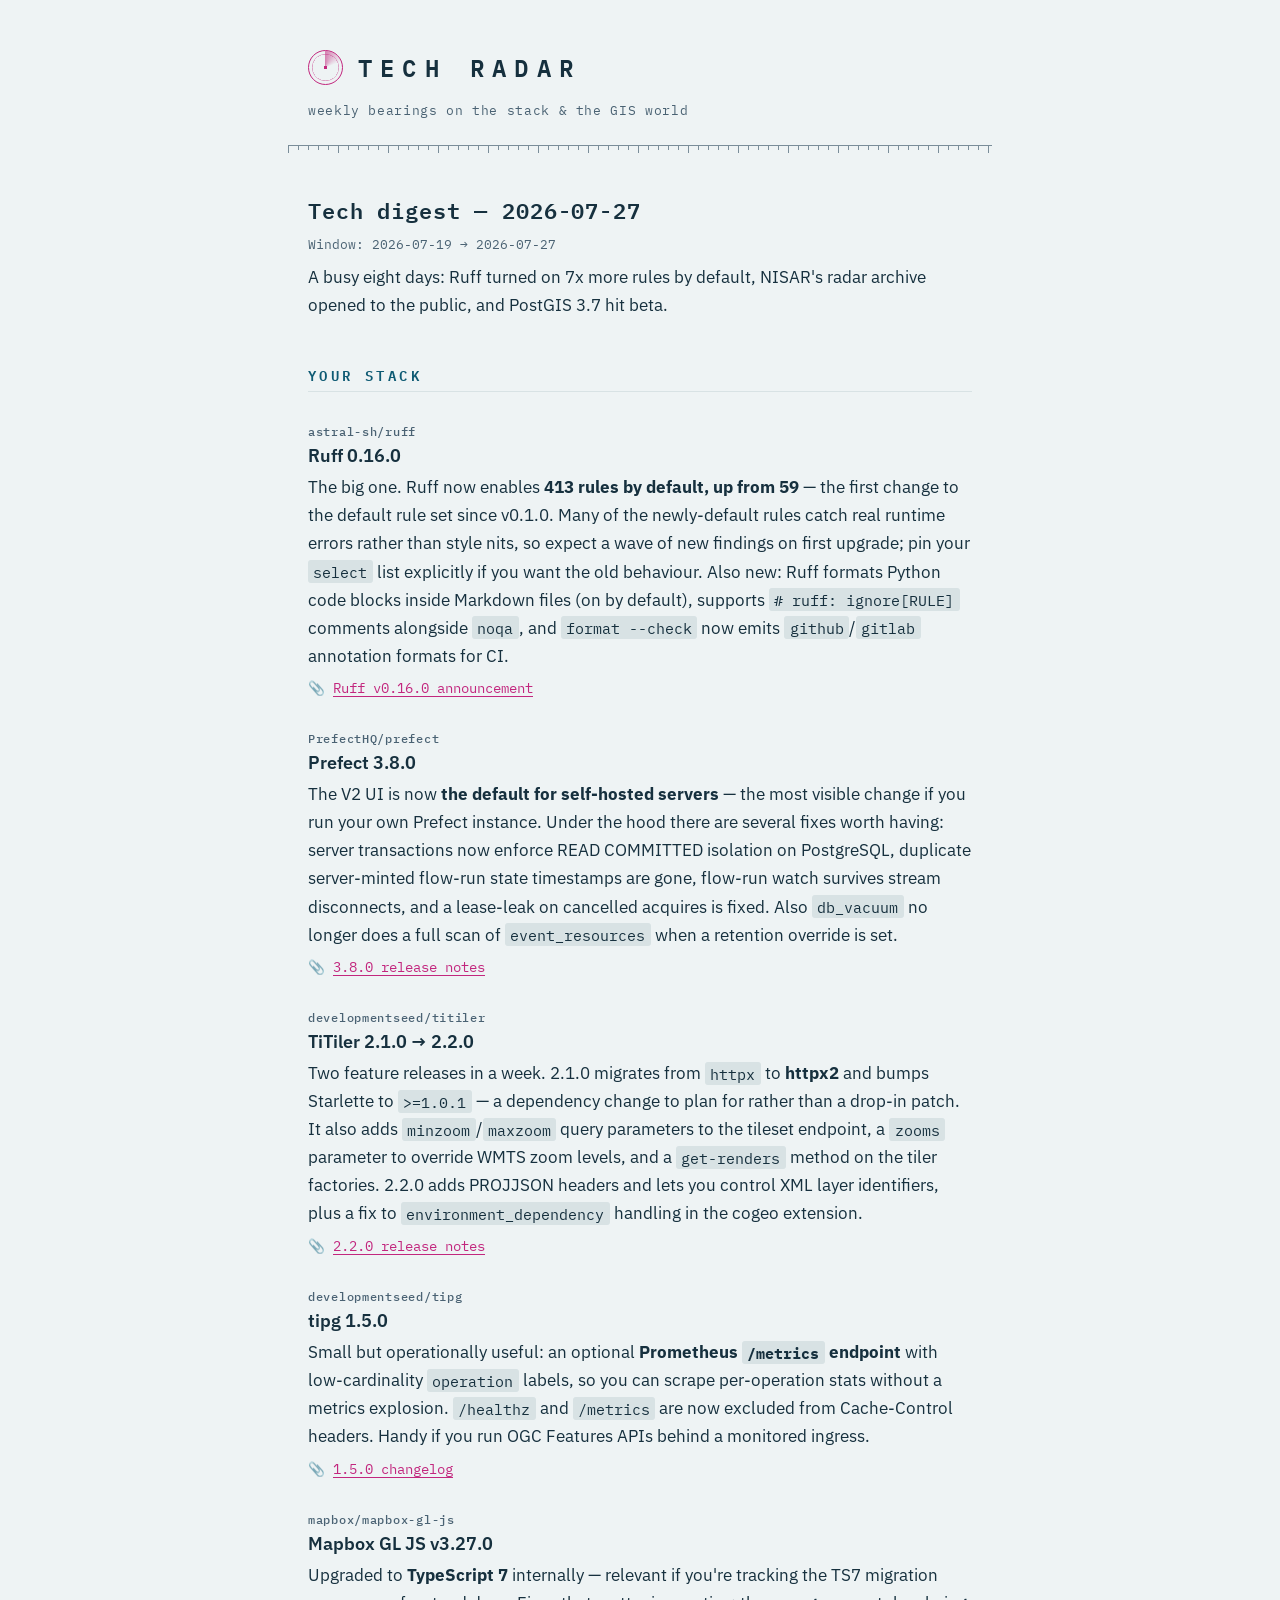
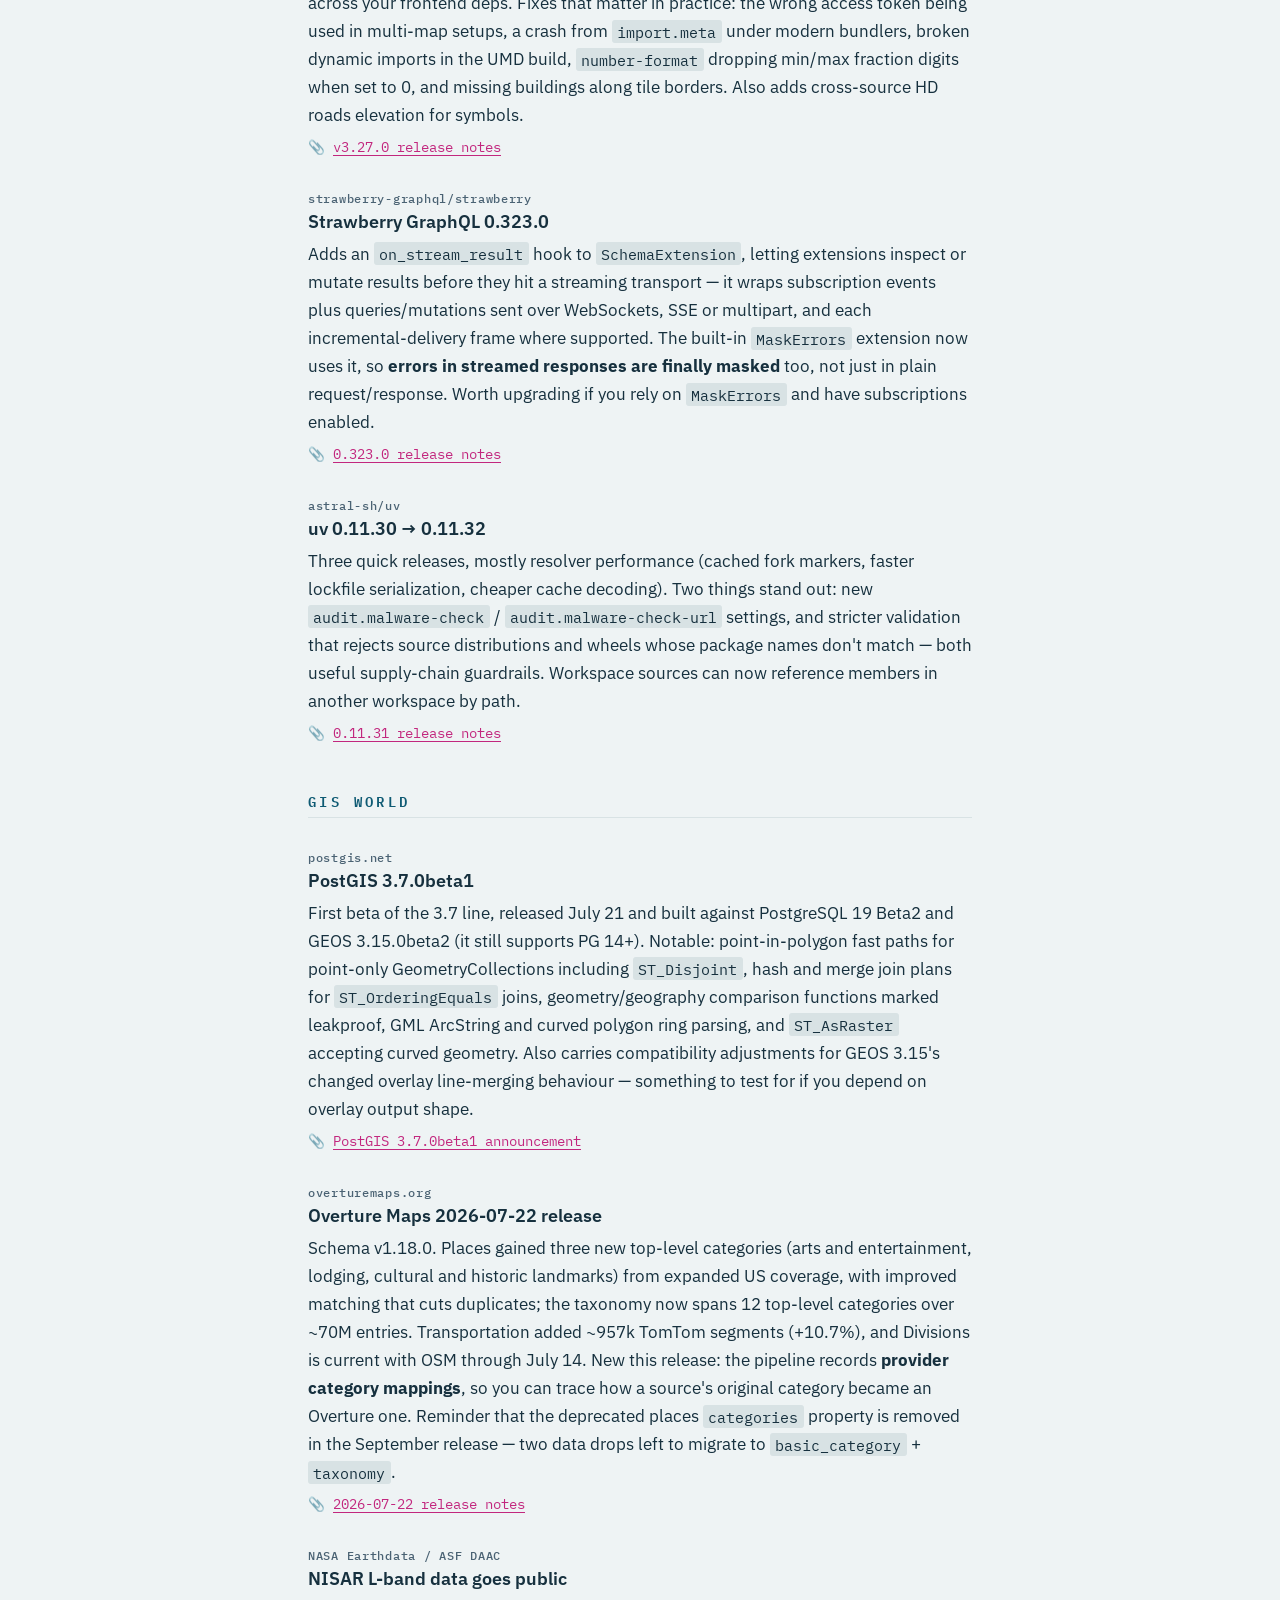
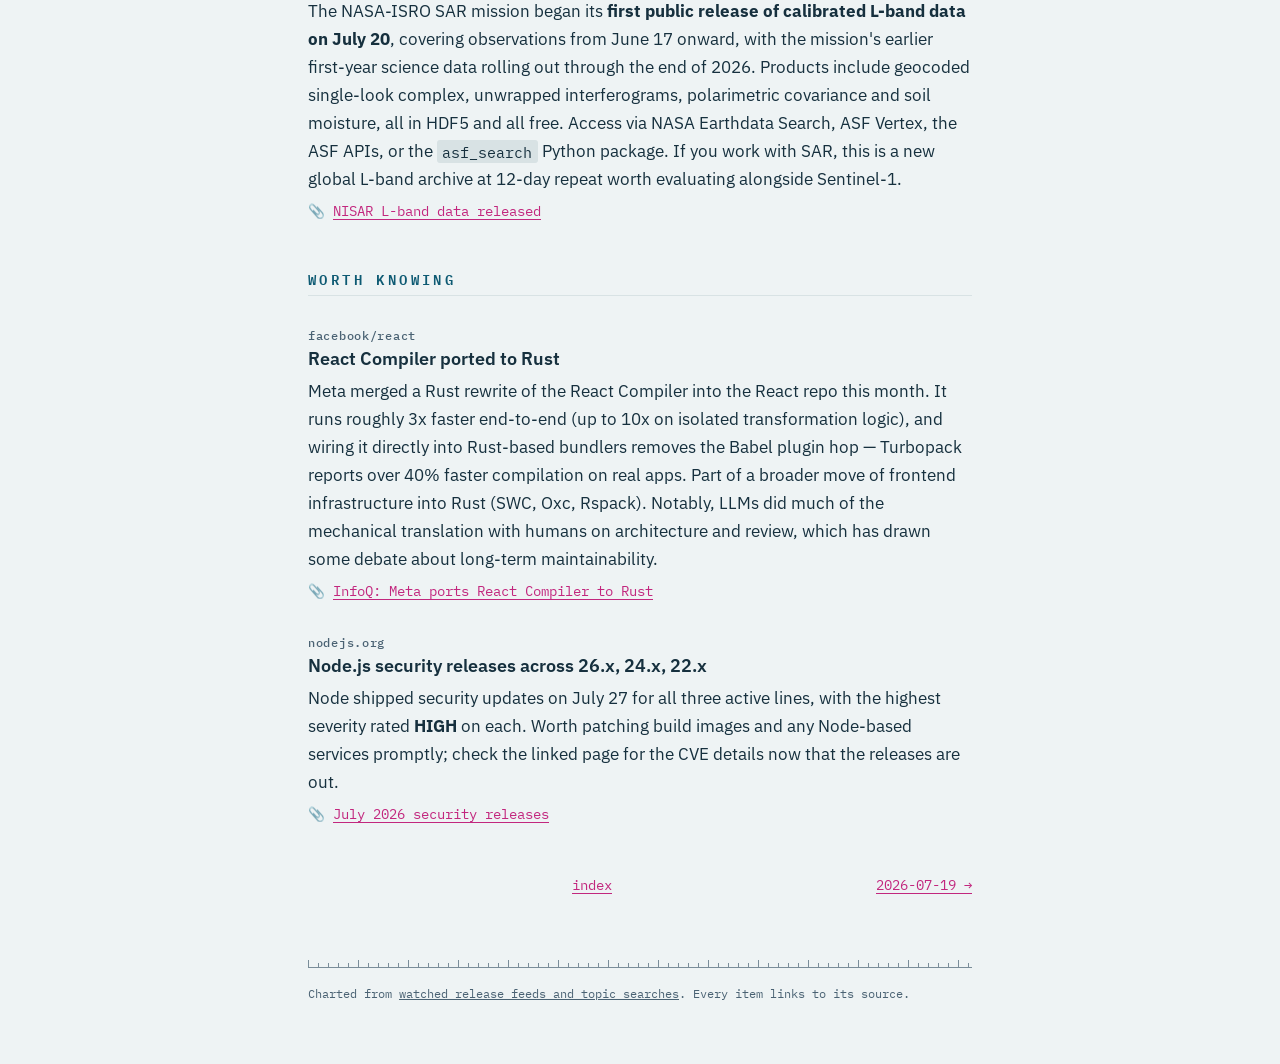
==== docs/2026-07-27.html @ e788a4e0 "Tech radar: 2026-07-27 digest Co-Authored-By: Claude Opus 5 <noreply@anthropic.com>" ====
<!DOCTYPE html>
<html lang="en">
<head>
<meta charset="utf-8">
<meta name="viewport" content="width=device-width, initial-scale=1">
<title>Tech Radar — 2026-07-27</title>
<meta name="description" content="Personal tech-update digests: GIS, data pipelines, orchestration, web stacks.">
<link rel="preconnect" href="https://fonts.googleapis.com">
<link rel="preconnect" href="https://fonts.gstatic.com" crossorigin>
<link href="https://fonts.googleapis.com/css2?family=IBM+Plex+Mono:wght@400;500;600&family=IBM+Plex+Sans:ital,wght@0,400;0,600;1,400&display=swap" rel="stylesheet">
<link rel="stylesheet" href="style.css">
<link rel="icon" href="data:image/svg+xml,<svg xmlns='http://www.w3.org/2000/svg' viewBox='0 0 16 16'><circle cx='8' cy='8' r='7' fill='none' stroke='%23C2277E' stroke-width='1.5'/><circle cx='8' cy='8' r='1.5' fill='%23C2277E'/><path d='M8 8 L14 4' stroke='%23C2277E' stroke-width='1.5'/></svg>">
</head>
<body>
<header class="masthead">
  <a class="brand" href="index.html">
    <span class="scope" aria-hidden="true"></span>
    <span class="brand-text">Tech Radar</span>
  </a>
  <p class="tagline">weekly bearings on the stack &amp; the GIS world</p>
</header>
<div class="ticks" aria-hidden="true"></div>
<main>
<article class="digest"><div class="digest-head"><h1>Tech digest — 2026-07-27</h1><p class="window">Window: 2026-07-19 → 2026-07-27</p></div>
<p>A busy eight days: Ruff turned on 7x more rules by default, NISAR's radar archive opened to the public, and PostGIS 3.7 hit beta.</p>
<h2>Your stack</h2>
<h3><span class="src">astral-sh/ruff</span>Ruff 0.16.0</h3>
<p>The big one. Ruff now enables <strong>413 rules by default, up from 59</strong> — the first change to the default rule set since v0.1.0. Many of the newly-default rules catch real runtime errors rather than style nits, so expect a wave of new findings on first upgrade; pin your <code>select</code> list explicitly if you want the old behaviour. Also new: Ruff formats Python code blocks inside Markdown files (on by default), supports <code># ruff: ignore[RULE]</code> comments alongside <code>noqa</code>, and <code>format --check</code> now emits <code>github</code>/<code>gitlab</code> annotation formats for CI.</p>
<p class="source">📎 <a href="https://astral.sh/blog/ruff-v0.16.0">Ruff v0.16.0 announcement</a></p>
<h3><span class="src">PrefectHQ/prefect</span>Prefect 3.8.0</h3>
<p>The V2 UI is now <strong>the default for self-hosted servers</strong> — the most visible change if you run your own Prefect instance. Under the hood there are several fixes worth having: server transactions now enforce READ COMMITTED isolation on PostgreSQL, duplicate server-minted flow-run state timestamps are gone, flow-run watch survives stream disconnects, and a lease-leak on cancelled acquires is fixed. Also <code>db_vacuum</code> no longer does a full scan of <code>event_resources</code> when a retention override is set.</p>
<p class="source">📎 <a href="https://github.com/PrefectHQ/prefect/releases/tag/3.8.0">3.8.0 release notes</a></p>
<h3><span class="src">developmentseed/titiler</span>TiTiler 2.1.0 → 2.2.0</h3>
<p>Two feature releases in a week. 2.1.0 migrates from <code>httpx</code> to <strong>httpx2</strong> and bumps Starlette to <code>&gt;=1.0.1</code> — a dependency change to plan for rather than a drop-in patch. It also adds <code>minzoom</code>/<code>maxzoom</code> query parameters to the tileset endpoint, a <code>zooms</code> parameter to override WMTS zoom levels, and a <code>get-renders</code> method on the tiler factories. 2.2.0 adds PROJJSON headers and lets you control XML layer identifiers, plus a fix to <code>environment_dependency</code> handling in the cogeo extension.</p>
<p class="source">📎 <a href="https://github.com/developmentseed/titiler/releases/tag/2.2.0">2.2.0 release notes</a></p>
<h3><span class="src">developmentseed/tipg</span>tipg 1.5.0</h3>
<p>Small but operationally useful: an optional <strong>Prometheus <code>/metrics</code> endpoint</strong> with low-cardinality <code>operation</code> labels, so you can scrape per-operation stats without a metrics explosion. <code>/healthz</code> and <code>/metrics</code> are now excluded from Cache-Control headers. Handy if you run OGC Features APIs behind a monitored ingress.</p>
<p class="source">📎 <a href="https://github.com/developmentseed/tipg/blob/main/CHANGES.md">1.5.0 changelog</a></p>
<h3><span class="src">mapbox/mapbox-gl-js</span>Mapbox GL JS v3.27.0</h3>
<p>Upgraded to <strong>TypeScript 7</strong> internally — relevant if you're tracking the TS7 migration across your frontend deps. Fixes that matter in practice: the wrong access token being used in multi-map setups, a crash from <code>import.meta</code> under modern bundlers, broken dynamic imports in the UMD build, <code>number-format</code> dropping min/max fraction digits when set to 0, and missing buildings along tile borders. Also adds cross-source HD roads elevation for symbols.</p>
<p class="source">📎 <a href="https://github.com/mapbox/mapbox-gl-js/releases/tag/v3.27.0">v3.27.0 release notes</a></p>
<h3><span class="src">strawberry-graphql/strawberry</span>Strawberry GraphQL 0.323.0</h3>
<p>Adds an <code>on_stream_result</code> hook to <code>SchemaExtension</code>, letting extensions inspect or mutate results before they hit a streaming transport — it wraps subscription events plus queries/mutations sent over WebSockets, SSE or multipart, and each incremental-delivery frame where supported. The built-in <code>MaskErrors</code> extension now uses it, so <strong>errors in streamed responses are finally masked</strong> too, not just in plain request/response. Worth upgrading if you rely on <code>MaskErrors</code> and have subscriptions enabled.</p>
<p class="source">📎 <a href="https://github.com/strawberry-graphql/strawberry/releases/tag/0.323.0">0.323.0 release notes</a></p>
<h3><span class="src">astral-sh/uv</span>uv 0.11.30 → 0.11.32</h3>
<p>Three quick releases, mostly resolver performance (cached fork markers, faster lockfile serialization, cheaper cache decoding). Two things stand out: new <code>audit.malware-check</code> / <code>audit.malware-check-url</code> settings, and stricter validation that rejects source distributions and wheels whose package names don't match — both useful supply-chain guardrails. Workspace sources can now reference members in another workspace by path.</p>
<p class="source">📎 <a href="https://github.com/astral-sh/uv/releases/tag/0.11.31">0.11.31 release notes</a></p>
<h2>GIS world</h2>
<h3><span class="src">postgis.net</span>PostGIS 3.7.0beta1</h3>
<p>First beta of the 3.7 line, released July 21 and built against PostgreSQL 19 Beta2 and GEOS 3.15.0beta2 (it still supports PG 14+). Notable: point-in-polygon fast paths for point-only GeometryCollections including <code>ST_Disjoint</code>, hash and merge join plans for <code>ST_OrderingEquals</code> joins, geometry/geography comparison functions marked leakproof, GML ArcString and curved polygon ring parsing, and <code>ST_AsRaster</code> accepting curved geometry. Also carries compatibility adjustments for GEOS 3.15's changed overlay line-merging behaviour — something to test for if you depend on overlay output shape.</p>
<p class="source">📎 <a href="https://postgis.net/2026/07/PostGIS-3.7.0beta1/">PostGIS 3.7.0beta1 announcement</a></p>
<h3><span class="src">overturemaps.org</span>Overture Maps 2026-07-22 release</h3>
<p>Schema v1.18.0. Places gained three new top-level categories (arts and entertainment, lodging, cultural and historic landmarks) from expanded US coverage, with improved matching that cuts duplicates; the taxonomy now spans 12 top-level categories over ~70M entries. Transportation added ~957k TomTom segments (+10.7%), and Divisions is current with OSM through July 14. New this release: the pipeline records <strong>provider category mappings</strong>, so you can trace how a source's original category became an Overture one. Reminder that the deprecated places <code>categories</code> property is removed in the September release — two data drops left to migrate to <code>basic_category</code> + <code>taxonomy</code>.</p>
<p class="source">📎 <a href="https://docs.overturemaps.org/blog/2026/07/22/release-notes/">2026-07-22 release notes</a></p>
<h3><span class="src">NASA Earthdata / ASF DAAC</span>NISAR L-band data goes public</h3>
<p>The NASA-ISRO SAR mission began its <strong>first public release of calibrated L-band data on July 20</strong>, covering observations from June 17 onward, with the mission's earlier first-year science data rolling out through the end of 2026. Products include geocoded single-look complex, unwrapped interferograms, polarimetric covariance and soil moisture, all in HDF5 and all free. Access via NASA Earthdata Search, ASF Vertex, the ASF APIs, or the <code>asf_search</code> Python package. If you work with SAR, this is a new global L-band archive at 12-day repeat worth evaluating alongside Sentinel-1.</p>
<p class="source">📎 <a href="https://www.earthdata.nasa.gov/news/nisar-l-band-data-released-expanding-record-surface-changes">NISAR L-band data released</a></p>
<h2>Worth knowing</h2>
<h3><span class="src">facebook/react</span>React Compiler ported to Rust</h3>
<p>Meta merged a Rust rewrite of the React Compiler into the React repo this month. It runs roughly 3x faster end-to-end (up to 10x on isolated transformation logic), and wiring it directly into Rust-based bundlers removes the Babel plugin hop — Turbopack reports over 40% faster compilation on real apps. Part of a broader move of frontend infrastructure into Rust (SWC, Oxc, Rspack). Notably, LLMs did much of the mechanical translation with humans on architecture and review, which has drawn some debate about long-term maintainability.</p>
<p class="source">📎 <a href="https://www.infoq.com/news/2026/07/meta-react-compiler-rust/">InfoQ: Meta ports React Compiler to Rust</a></p>
<h3><span class="src">nodejs.org</span>Node.js security releases across 26.x, 24.x, 22.x</h3>
<p>Node shipped security updates on July 27 for all three active lines, with the highest severity rated <strong>HIGH</strong> on each. Worth patching build images and any Node-based services promptly; check the linked page for the CVE details now that the releases are out.</p>
<p class="source">📎 <a href="https://nodejs.org/en/blog/vulnerability/july-2026-security-releases">July 2026 security releases</a></p></article><nav class="pagenav"><span></span><a href="index.html">index</a><a href="2026-07-19.html">2026-07-19 →</a></nav>
</main>
<footer class="colophon">
  <div class="ticks" aria-hidden="true"></div>
  <p>Charted from <a href="https://github.com/GreatTyrion/tech-radar">watched release feeds and topic searches</a>. Every item links to its source.</p>
</footer>
</body>
</html>
---- docs/style.css ----
/* tech-radar — chart-room theme. Light = chart paper, dark = night bridge. */
:root {
  --paper: #EEF3F4;
  --ink: #16303E;
  --ink-soft: #4A6273;
  --magenta: #C2277E;
  --shoal: #D8E2E4;      /* rules, tick strip */
  --deep: #0E5A73;       /* secondary accent: section marks */
  color-scheme: light dark;
}
@media (prefers-color-scheme: dark) {
  :root {
    --paper: #0D1B24;
    --ink: #C9D6DC;
    --ink-soft: #7E96A3;
    --magenta: #E876B4;
    --shoal: #223844;
    --deep: #5FA8BF;
  }
}

* { box-sizing: border-box; }
html { -webkit-text-size-adjust: 100%; }
body {
  margin: 0;
  background: var(--paper);
  color: var(--ink);
  font-family: "IBM Plex Sans", "Helvetica Neue", Arial, sans-serif;
  font-size: 1.0625rem;
  line-height: 1.65;
}
main, .masthead, .colophon { max-width: 44rem; margin-inline: auto; padding-inline: 1.25rem; }
main { padding-block: 2.5rem 4rem; }

/* ── Masthead: chart title block ─────────────────────────── */
.masthead { padding-top: 3rem; padding-bottom: 1.25rem; }
.brand {
  display: inline-flex; align-items: center; gap: 0.9rem;
  text-decoration: none; color: inherit;
}
.brand-text {
  font-family: "IBM Plex Mono", ui-monospace, monospace;
  font-weight: 600;
  font-size: 1.5rem;
  letter-spacing: 0.35em;
  text-transform: uppercase;
}
.tagline {
  margin: 0.4rem 0 0;
  font-family: "IBM Plex Mono", ui-monospace, monospace;
  font-size: 0.8rem;
  color: var(--ink-soft);
  letter-spacing: 0.05em;
}

/* radar scope: rings + rotating sweep */
.scope {
  width: 2.2rem; height: 2.2rem; border-radius: 50%;
  flex: none;
  border: 1.5px solid var(--magenta);
  background:
    radial-gradient(circle, var(--magenta) 7%, transparent 8%),
    radial-gradient(circle, transparent 55%, color-mix(in srgb, var(--magenta) 45%, transparent) 56%, transparent 60%);
  position: relative;
  overflow: hidden;
}
.scope::after {
  content: "";
  position: absolute; inset: 0;
  background: conic-gradient(from 0deg, color-mix(in srgb, var(--magenta) 55%, transparent), transparent 70deg, transparent);
  animation: sweep 6s linear infinite;
}
@keyframes sweep { to { transform: rotate(360deg); } }
@media (prefers-reduced-motion: reduce) {
  .scope::after { animation: none; }
}

/* ── Tick ruler: chart-border latitude ticks ─────────────── */
.ticks {
  max-width: 44rem; margin-inline: auto; height: 8px;
  margin-top: 0.25rem;
  border-top: 1px solid var(--ink-soft);
  background:
    repeating-linear-gradient(90deg,
      var(--ink-soft) 0 1px, transparent 1px 10px),
    repeating-linear-gradient(90deg,
      var(--ink-soft) 0 1px, transparent 1px 50px);
  background-size: 100% 4px, 100% 8px;
  background-repeat: no-repeat;
  opacity: 0.7;
}

/* ── Digest header ───────────────────────────────────────── */
.digest-head { margin-bottom: 0.5rem; }
.digest-head h1 {
  font-family: "IBM Plex Mono", ui-monospace, monospace;
  font-size: 1.35rem; font-weight: 600;
  letter-spacing: 0.04em;
  margin: 0 0 0.2rem;
}
.window {
  font-family: "IBM Plex Mono", ui-monospace, monospace;
  font-size: 0.8rem; color: var(--ink-soft); margin: 0;
}

/* ── Digest body (markdown output) ───────────────────────── */
.digest h2 {
  font-family: "IBM Plex Mono", ui-monospace, monospace;
  font-size: 0.85rem; font-weight: 600;
  letter-spacing: 0.25em; text-transform: uppercase;
  color: var(--deep);
  margin: 2.8rem 0 0.4rem;
  padding-bottom: 0.3rem;
  border-bottom: 1px solid var(--shoal);
}
.digest h3 {
  font-size: 1.15rem; font-weight: 600;
  line-height: 1.35;
  margin: 2rem 0 0.3rem;
}
.digest h3 .src {
  display: block;
  font-family: "IBM Plex Mono", ui-monospace, monospace;
  font-size: 0.75rem; font-weight: 500;
  letter-spacing: 0.06em;
  color: var(--ink-soft);
  margin-bottom: 0.15rem;
}
.digest p { margin: 0.35rem 0 0; }
.digest a { color: var(--magenta); text-decoration-thickness: 1px; text-underline-offset: 3px; }
.digest a:hover { text-decoration-thickness: 2px; }
.digest p.source {
  font-family: "IBM Plex Mono", ui-monospace, monospace;
  font-size: 0.85rem;
  margin-top: 0.45rem;
}
.digest hr { border: 0; border-top: 1px solid var(--shoal); margin: 2.8rem 0 1rem; }
.digest hr + p, .digest .quiet {
  font-family: "IBM Plex Mono", ui-monospace, monospace;
  font-size: 0.8rem; color: var(--ink-soft);
}
.digest code {
  font-family: "IBM Plex Mono", ui-monospace, monospace;
  font-size: 0.9em;
  background: var(--shoal);
  padding: 0.1em 0.35em; border-radius: 3px;
}

/* ── Archive ─────────────────────────────────────────────── */
.archive h2 {
  font-family: "IBM Plex Mono", ui-monospace, monospace;
  font-size: 0.85rem; font-weight: 600;
  letter-spacing: 0.25em; text-transform: uppercase;
  color: var(--deep);
  margin: 3.5rem 0 0.6rem;
  padding-bottom: 0.3rem;
  border-bottom: 1px solid var(--shoal);
}
.archive ul { list-style: none; padding: 0; margin: 0; }
.archive li { margin: 0.55rem 0; }
.archive .d {
  font-family: "IBM Plex Mono", ui-monospace, monospace;
  font-size: 0.85rem;
  margin-right: 0.75rem;
}
.archive a { color: var(--magenta); text-decoration-thickness: 1px; text-underline-offset: 3px; }
.archive .hl { color: var(--ink-soft); font-size: 0.95rem; }

/* ── Per-digest page nav ─────────────────────────────────── */
.pagenav {
  display: flex; justify-content: space-between; gap: 1rem;
  font-family: "IBM Plex Mono", ui-monospace, monospace;
  font-size: 0.85rem;
  margin-top: 3rem;
}
.pagenav a { color: var(--magenta); text-decoration-thickness: 1px; text-underline-offset: 3px; }

/* ── Colophon ────────────────────────────────────────────── */
.colophon { padding-block: 0 3rem; }
.colophon .ticks { transform: scaleY(-1); margin: 0 0 1rem; padding-inline: 0; }
.colophon p {
  font-family: "IBM Plex Mono", ui-monospace, monospace;
  font-size: 0.75rem; color: var(--ink-soft);
}
.colophon a { color: inherit; }

:focus-visible { outline: 2px solid var(--magenta); outline-offset: 3px; }

@media (max-width: 480px) {
  .brand-text { font-size: 1.15rem; letter-spacing: 0.25em; }
  body { font-size: 1rem; }
}
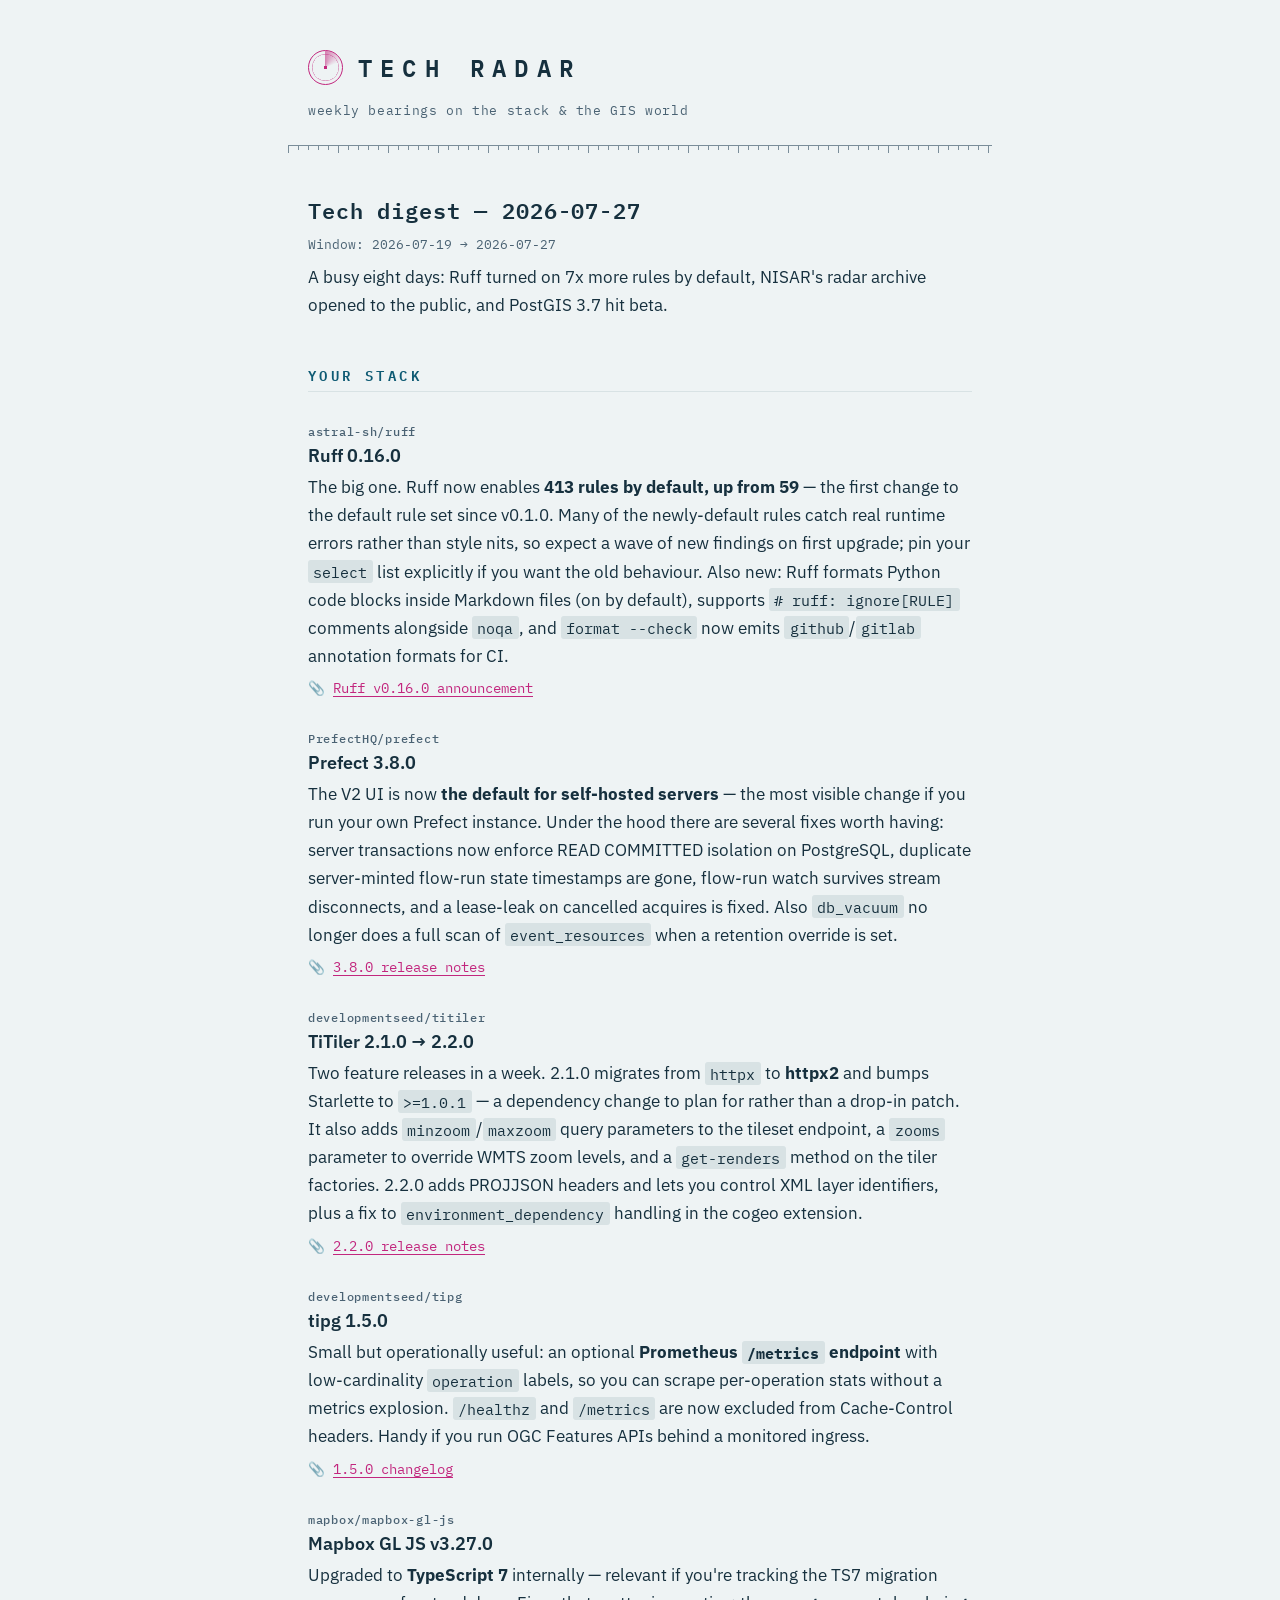
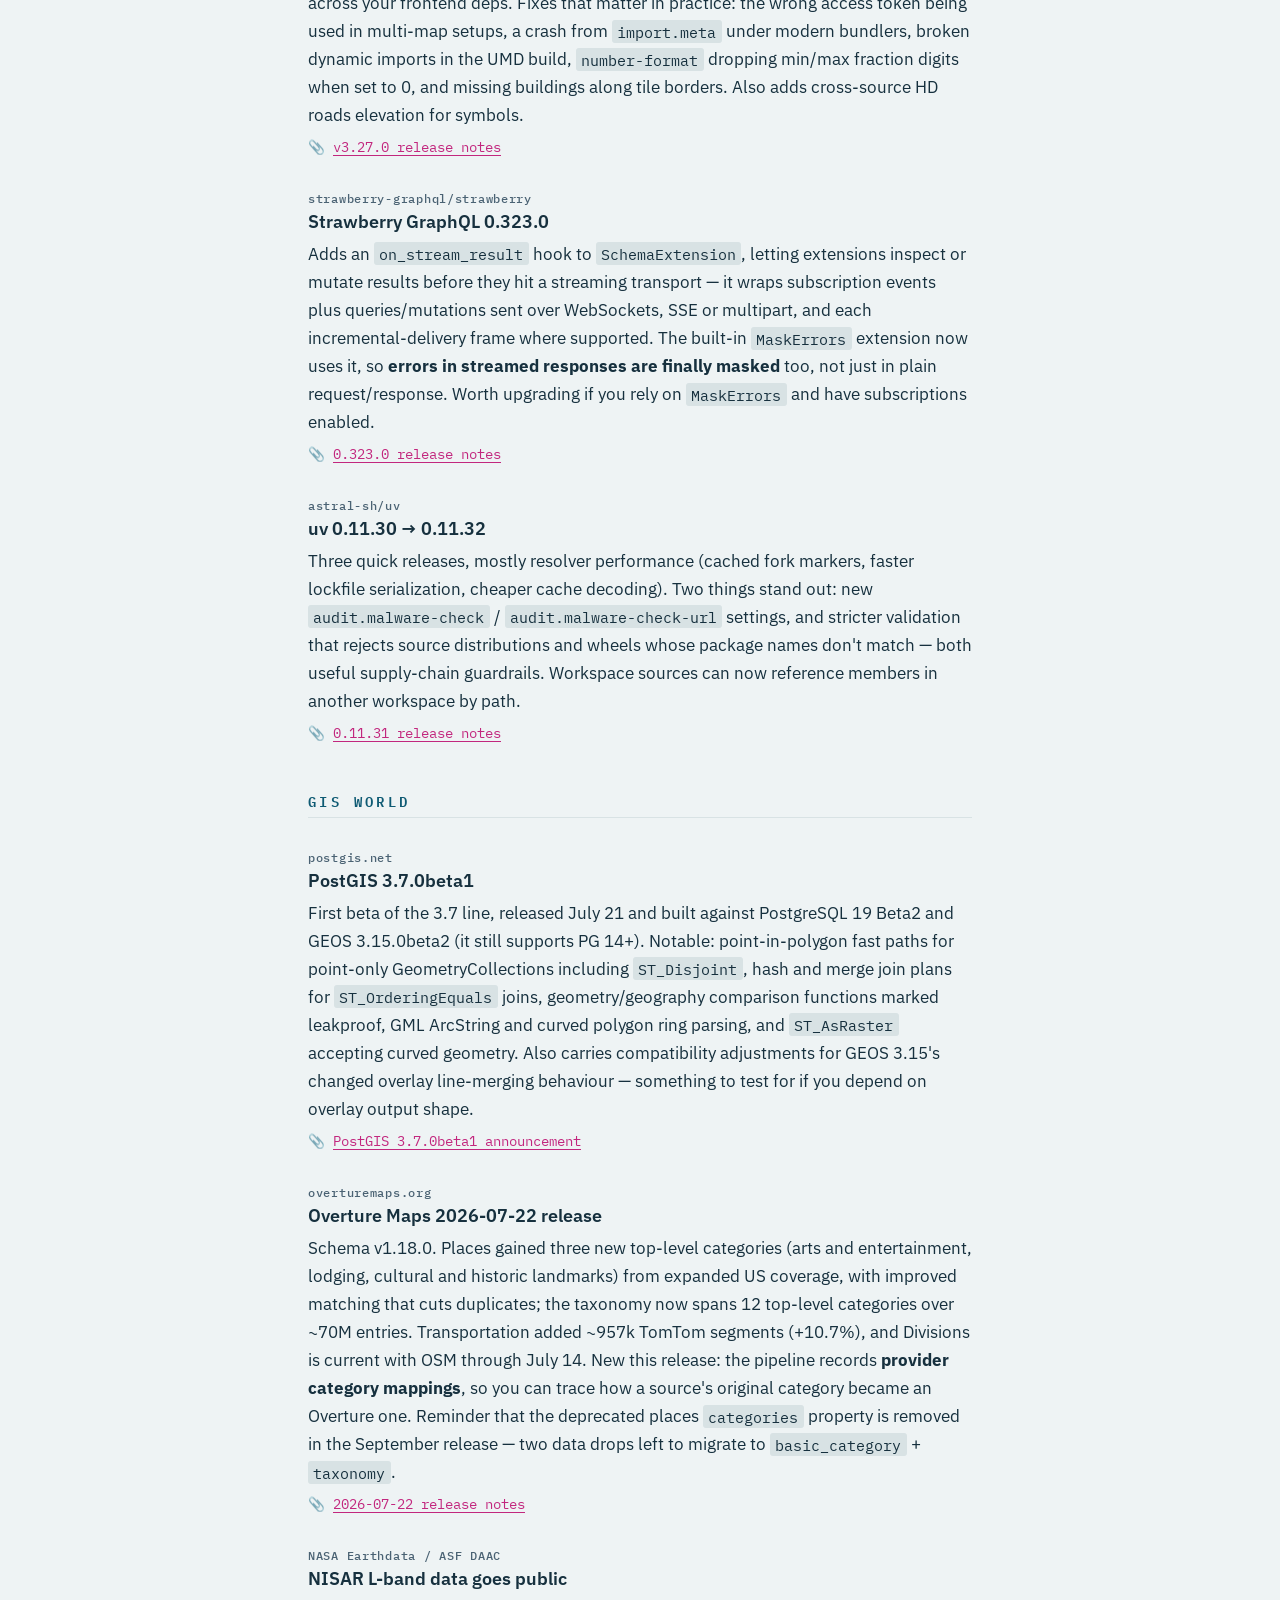
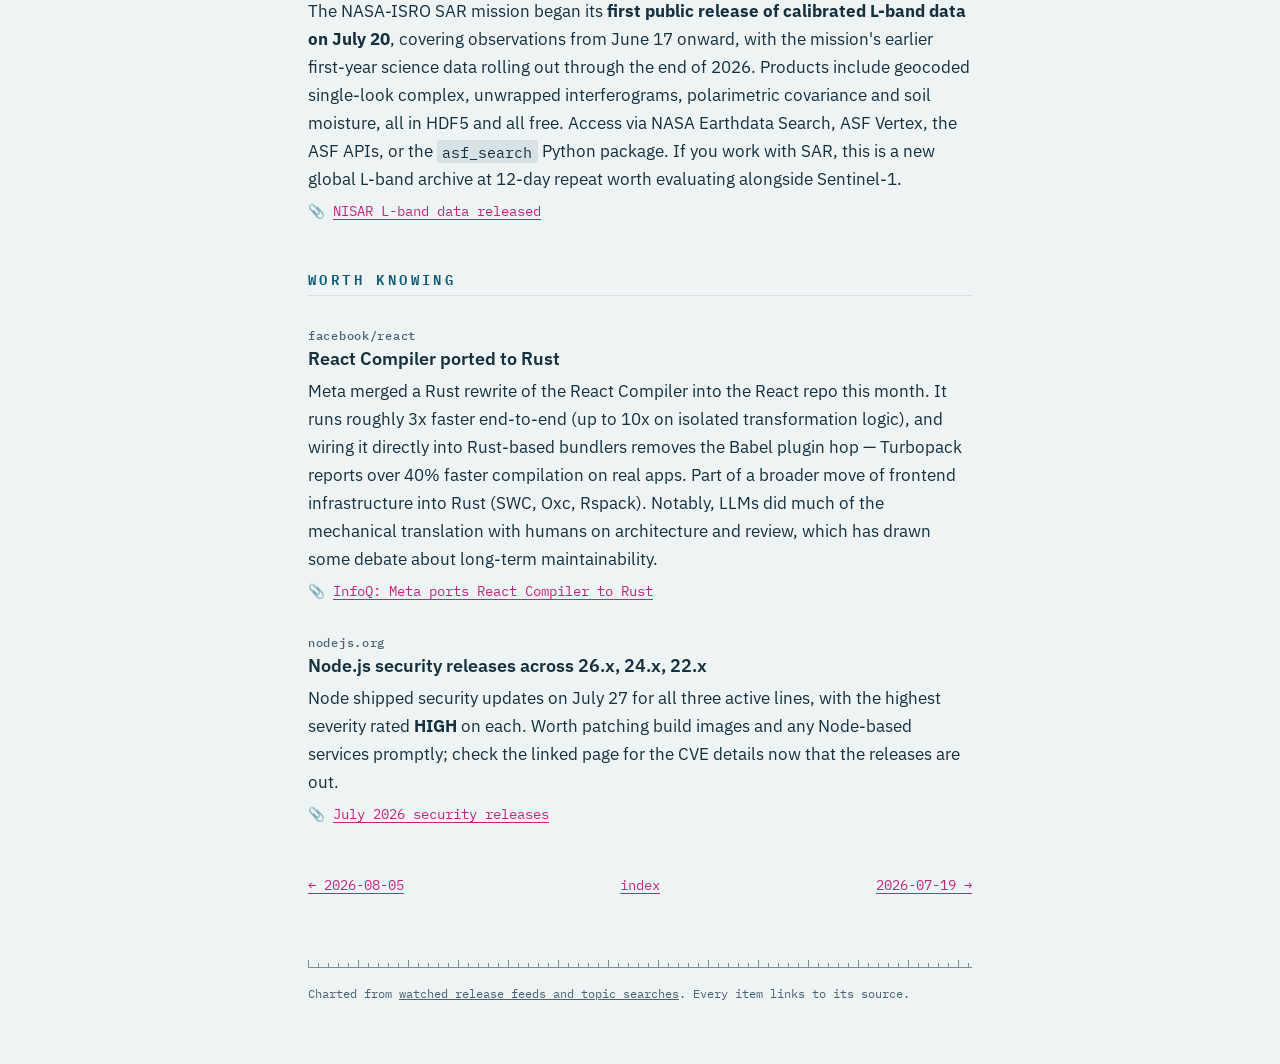
==== commit 38f4cced: "Tech radar: 2026-08-05 digest Co-Authored-By: Claude Opus 5 <noreply@anthropic.com>" ====
--- a/docs/2026-07-27.html
+++ b/docs/2026-07-27.html
@@ -61,7 +61,7 @@
 <p class="source">📎 <a href="https://www.infoq.com/news/2026/07/meta-react-compiler-rust/">InfoQ: Meta ports React Compiler to Rust</a></p>
 <h3><span class="src">nodejs.org</span>Node.js security releases across 26.x, 24.x, 22.x</h3>
 <p>Node shipped security updates on July 27 for all three active lines, with the highest severity rated <strong>HIGH</strong> on each. Worth patching build images and any Node-based services promptly; check the linked page for the CVE details now that the releases are out.</p>
-<p class="source">📎 <a href="https://nodejs.org/en/blog/vulnerability/july-2026-security-releases">July 2026 security releases</a></p></article><nav class="pagenav"><span></span><a href="index.html">index</a><a href="2026-07-19.html">2026-07-19 →</a></nav>
+<p class="source">📎 <a href="https://nodejs.org/en/blog/vulnerability/july-2026-security-releases">July 2026 security releases</a></p></article><nav class="pagenav"><a href="2026-08-05.html">← 2026-08-05</a><a href="index.html">index</a><a href="2026-07-19.html">2026-07-19 →</a></nav>
 </main>
 <footer class="colophon">
   <div class="ticks" aria-hidden="true"></div>
